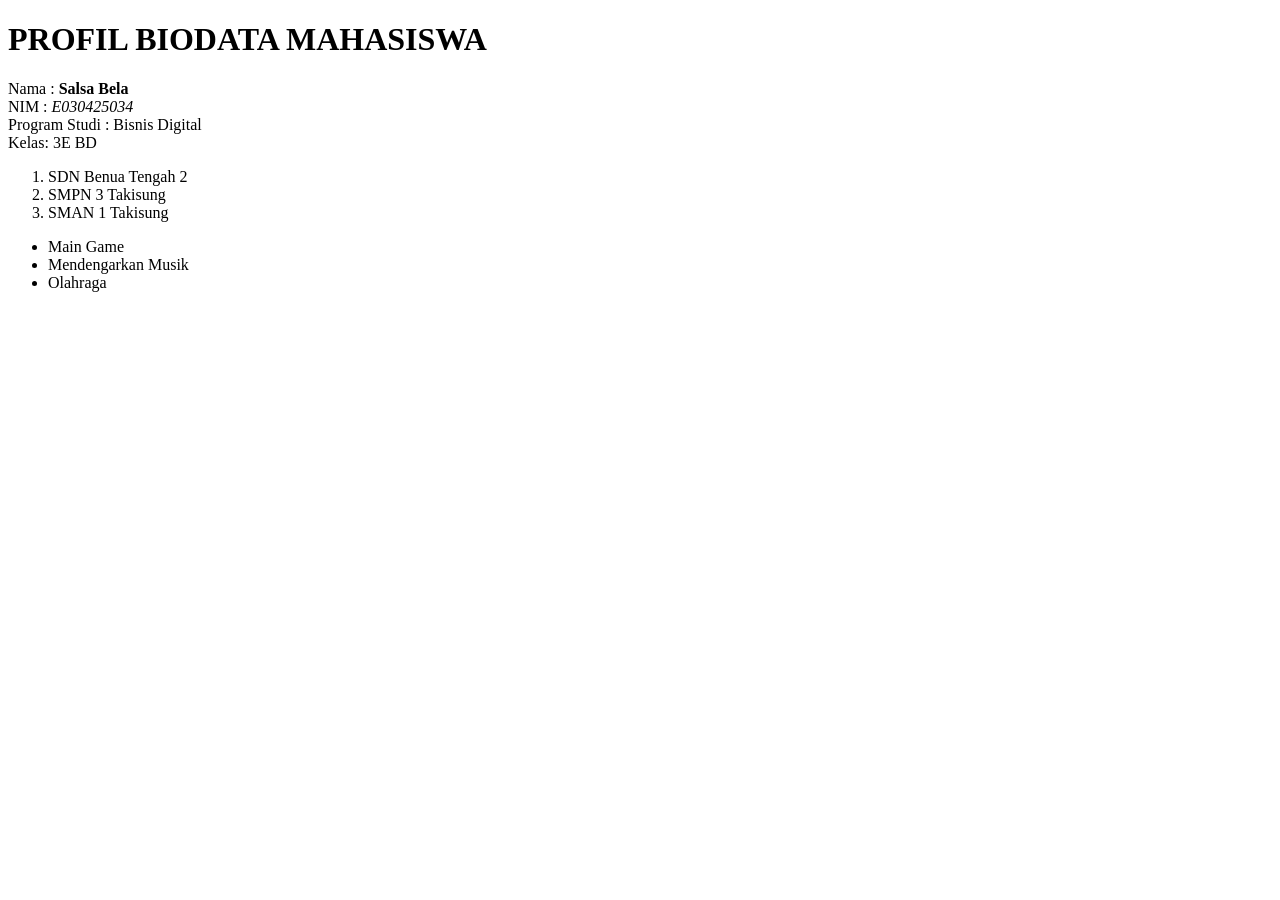
==== biodata.html @ f1ccc9f3 "pertemuan 3" ====
<!DOCTYPE html>
<html lang="en">
<head>
    <meta charset="UTF-8">
    <meta name="viewport" content="width=device-width, initial-scale=1.0">
    <title>Document</title>
</head>
<body>
    <h1>PROFIL BIODATA MAHASISWA</h1>
    <div class="Profil_Utama">
        <!-- ini adalah bagian profil -->
            <p>
                <span> Nama : </span> <strong> Salsa Bela </strong> <br>
                <span> NIM  : </span> <em> E030425034 </em> <br>
                <span> Program Studi : </span> Bisnis Digital <br>
                <span> Kelas: </span>  3E BD <br>
            </p>
    </div>
    <div class="Riwayat Pendidikan">
        <!-- ini adalah bagian riwayat pendidikan -->
        <ol>
            <li>SDN Benua Tengah 2</li>
            <li>SMPN 3 Takisung</li>
            <li>SMAN 1 Takisung</li>
        </ol>
    </div>
    <div class="Hobi">
        <!-- ini adalah bagian hobi -->
        <ul>
            <li>Main Game</li>
            <li>Mendengarkan Musik</li>
            <li>Olahraga</li>
        </ul>

        
    </div>
</body>
</html>
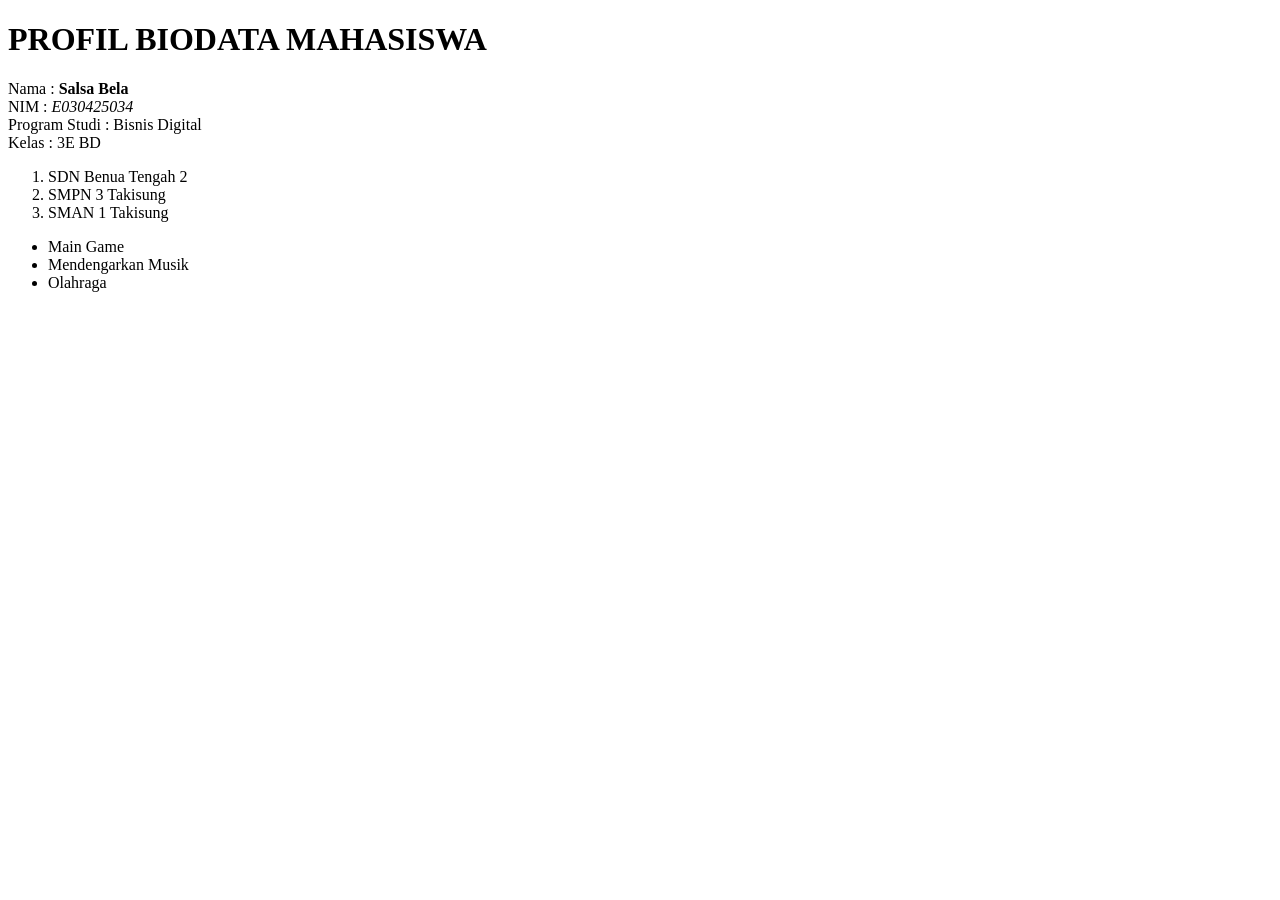
==== commit 6a069c00: "profil baru" ====
--- a/biodata.html
+++ b/biodata.html
@@ -5,34 +5,48 @@
     <meta name="viewport" content="width=device-width, initial-scale=1.0">
     <title>Document</title>
 </head>
+
 <body>
+
     <h1>PROFIL BIODATA MAHASISWA</h1>
+
+    <!-- BAGIAN PROFIL -->
     <div class="Profil_Utama">
-        <!-- ini adalah bagian profil -->
-            <p>
-                <span> Nama : </span> <strong> Salsa Bela </strong> <br>
-                <span> NIM  : </span> <em> E030425034 </em> <br>
-                <span> Program Studi : </span> Bisnis Digital <br>
-                <span> Kelas: </span>  3E BD <br>
-            </p>
+        <p>
+            <span>Nama :</span>
+            <strong>Salsa Bela</strong>
+            <br>
+
+            <span>NIM :</span>
+            <em>E030425034</em>
+            <br>
+
+            <span>Program Studi :</span>
+            Bisnis Digital
+            <br>
+
+            <span>Kelas :</span>
+            3E BD
+        </p>
     </div>
+
+    <!-- BAGIAN RIWAYAT PENDIDIKAN -->
     <div class="Riwayat Pendidikan">
-        <!-- ini adalah bagian riwayat pendidikan -->
         <ol>
             <li>SDN Benua Tengah 2</li>
             <li>SMPN 3 Takisung</li>
             <li>SMAN 1 Takisung</li>
         </ol>
     </div>
+
+    <!-- BAGIAN HOBI -->
     <div class="Hobi">
-        <!-- ini adalah bagian hobi -->
         <ul>
             <li>Main Game</li>
             <li>Mendengarkan Musik</li>
             <li>Olahraga</li>
         </ul>
+    </div>
 
-        
-    </div>
 </body>
 </html>
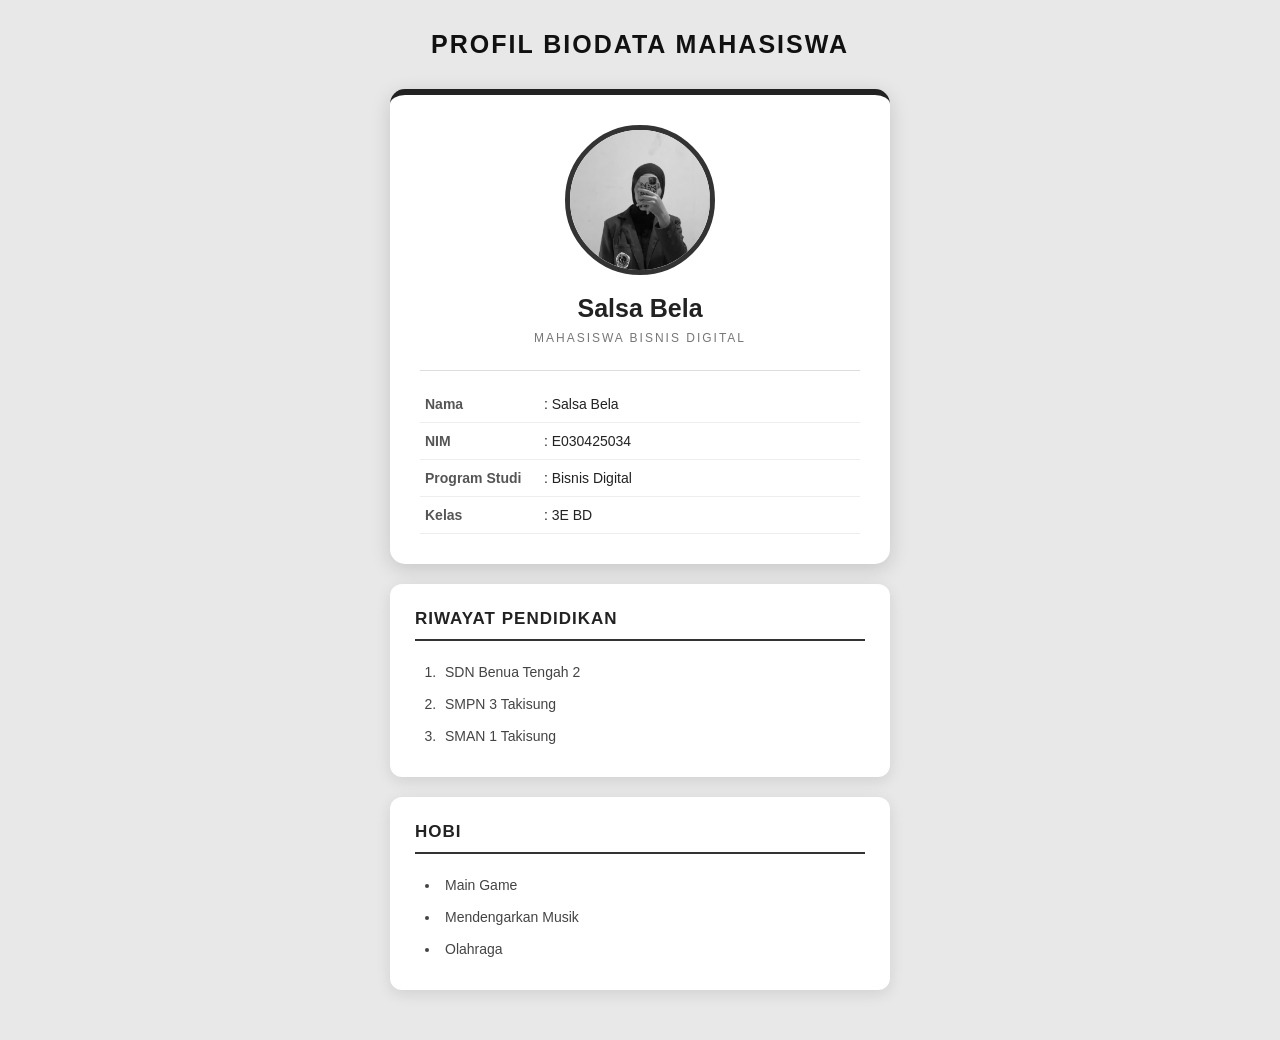
==== commit 39fa34dc: "css produk sudah selesai" ====
--- a/biodata.html
+++ b/biodata.html
@@ -3,35 +3,34 @@
 <head>
     <meta charset="UTF-8">
     <meta name="viewport" content="width=device-width, initial-scale=1.0">
-    <title>Document</title>
+    <title>Biodata Mahasiswa</title>
+    <link rel="stylesheet" href="stylebiodata.css">
 </head>
 
 <body>
 
     <h1>PROFIL BIODATA MAHASISWA</h1>
 
-    <!-- BAGIAN PROFIL -->
     <div class="Profil_Utama">
-        <p>
-            <span>Nama :</span>
-            <strong>Salsa Bela</strong>
-            <br>
 
-            <span>NIM :</span>
-            <em>E030425034</em>
-            <br>
+        <!-- FOTO PROFIL -->
+        <img src="foto4.jpeg" alt="Foto Profil" class="Foto_Profil">
 
-            <span>Program Studi :</span>
-            Bisnis Digital
-            <br>
+        <h2>Salsa Bela</h2>
+        <p class="status">MAHASISWA BISNIS DIGITAL</p>
 
-            <span>Kelas :</span>
-            3E BD
-        </p>
+        <div class="Data_Diri">
+            <p><span>Nama</span> : Salsa Bela</p>
+            <p><span>NIM</span> : E030425034</p>
+            <p><span>Program Studi</span> : Bisnis Digital</p>
+            <p><span>Kelas</span> : 3E BD</p>
+        </div>
+
     </div>
 
-    <!-- BAGIAN RIWAYAT PENDIDIKAN -->
-    <div class="Riwayat Pendidikan">
+    <!-- RIWAYAT PENDIDIKAN -->
+    <div class="Riwayat_Pendidikan">
+        <h2>RIWAYAT PENDIDIKAN</h2>
         <ol>
             <li>SDN Benua Tengah 2</li>
             <li>SMPN 3 Takisung</li>
@@ -39,8 +38,9 @@
         </ol>
     </div>
 
-    <!-- BAGIAN HOBI -->
+    <!-- HOBI -->
     <div class="Hobi">
+        <h2>HOBI</h2>
         <ul>
             <li>Main Game</li>
             <li>Mendengarkan Musik</li>
@@ -49,4 +49,4 @@
     </div>
 
 </body>
-</html>+</html>
--- a/stylebiodata.css
+++ b/stylebiodata.css
@@ -0,0 +1,131 @@
+
+/* PENGATURAN DASAR */
+* {
+    margin: 0;
+    padding: 0;
+    box-sizing: border-box;
+}
+
+body {
+    font-family: Arial, sans-serif;
+    background-color: #e8e8e8;
+    color: #222;
+    padding: 30px 15px;
+}
+
+/* JUDUL UTAMA */
+h1 {
+    text-align: center;
+    margin-bottom: 30px;
+    color: #111;
+    letter-spacing: 2px;
+    font-size: 25px;
+}
+
+/* PROFIL UTAMA */
+.Profil_Utama {
+    background-color: #fff;
+    max-width: 500px;
+    margin: auto;
+    padding: 30px;
+    text-align: center;
+    border-radius: 15px;
+    box-shadow: 0 5px 20px rgba(0,0,0,0.15);
+    border-top: 6px solid #222;
+}
+
+/* FOTO PROFIL */
+.Foto_Profil {
+    width: 150px;
+    height: 150px;
+    object-fit: cover;
+    border-radius: 50%;
+    border: 5px solid #333;
+    margin-bottom: 15px;
+}
+
+.Profil_Utama h2 {
+    font-size: 25px;
+    margin-bottom: 8px;
+}
+
+.status {
+    font-size: 12px;
+    letter-spacing: 2px;
+    color: #777;
+    margin-bottom: 25px;
+}
+
+/* DATA DIRI */
+.Data_Diri {
+    text-align: left;
+    border-top: 1px solid #ddd;
+    padding-top: 15px;
+}
+
+.Data_Diri p {
+    padding: 10px 5px;
+    border-bottom: 1px solid #eee;
+    font-size: 14px;
+}
+
+.Data_Diri span {
+    display: inline-block;
+    width: 115px;
+    font-weight: bold;
+    color: #555;
+}
+
+/* RIWAYAT PENDIDIKAN DAN HOBI */
+.Riwayat_Pendidikan,
+.Hobi {
+    background-color: #fff;
+    max-width: 500px;
+    margin: 20px auto;
+    padding: 25px;
+    border-radius: 12px;
+    box-shadow: 0 4px 15px rgba(0,0,0,0.10);
+}
+
+.Riwayat_Pendidikan h2,
+.Hobi h2 {
+    font-size: 17px;
+    margin-bottom: 15px;
+    padding-bottom: 10px;
+    border-bottom: 2px solid #333;
+    letter-spacing: 1px;
+}
+
+.Riwayat_Pendidikan ol,
+.Hobi ul {
+    padding-left: 25px;
+}
+
+.Riwayat_Pendidikan li,
+.Hobi li {
+    padding: 8px 5px;
+    color: #444;
+    font-size: 14px;
+}
+
+/* EFEK HOVER */
+.Profil_Utama:hover,
+.Riwayat_Pendidikan:hover,
+.Hobi:hover {
+    transform: translateY(-3px);
+    transition: 0.3s;
+}
+
+/* TAMPILAN HP */
+@media (max-width: 600px) {
+    h1 {
+        font-size: 20px;
+    }
+
+    .Profil_Utama,
+    .Riwayat_Pendidikan,
+    .Hobi {
+        width: 100%;
+        padding: 20px;
+    }
+}
